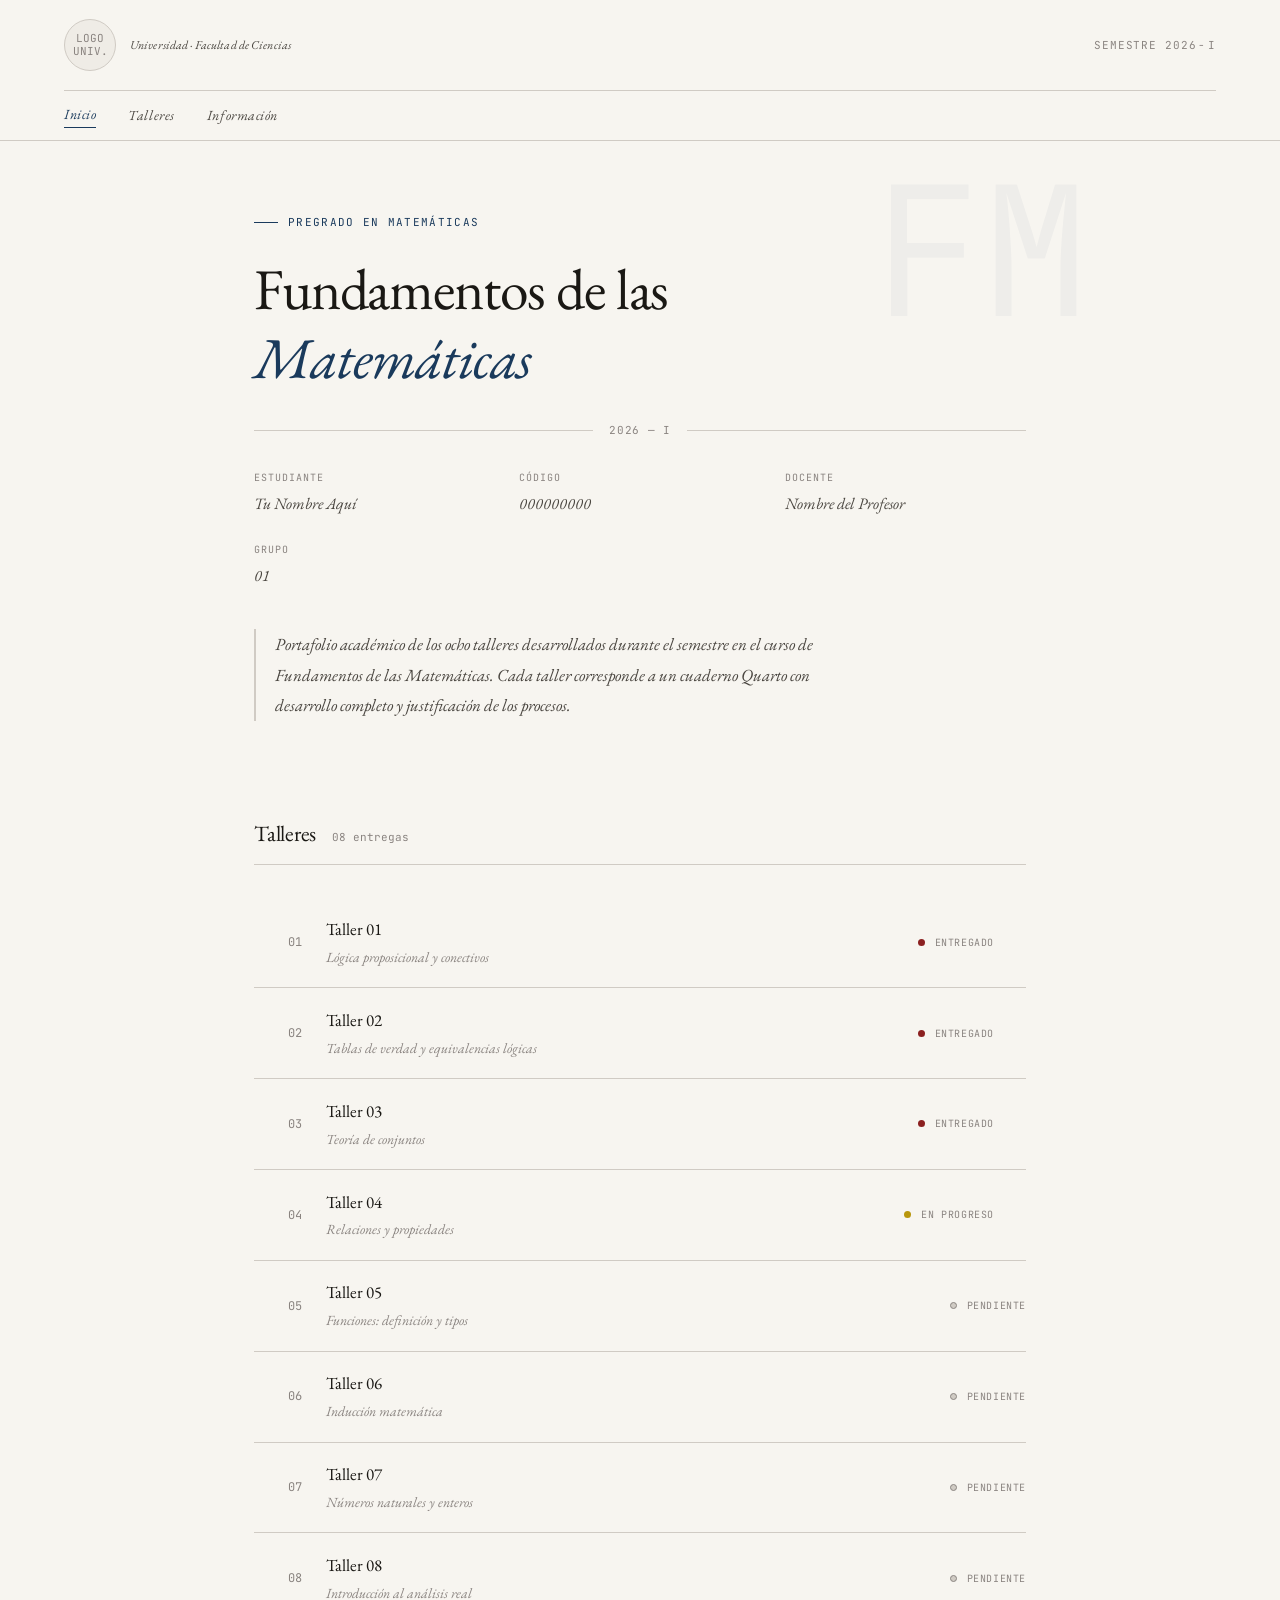
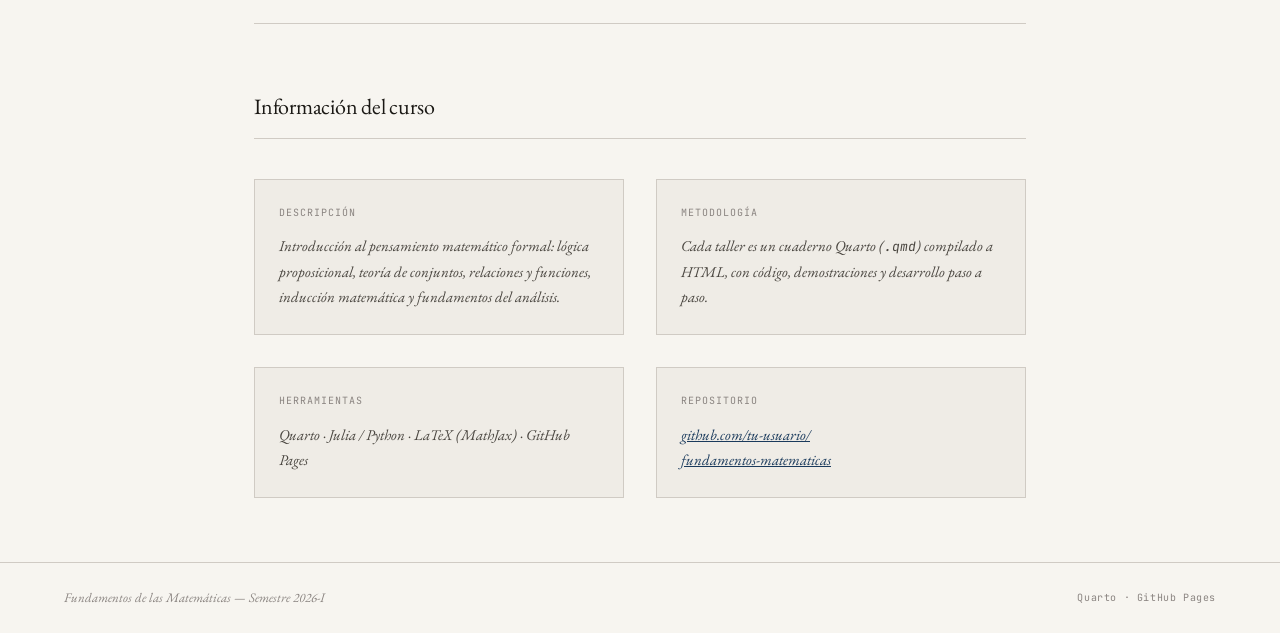
==== index.html @ 72197cb1 "Add files via upload" ====
<!DOCTYPE html>
<html lang="es">
<head>
  <meta charset="UTF-8"/>
  <meta name="viewport" content="width=device-width, initial-scale=1.0"/>
  <title>Fundamentos de las Matemáticas — 2026-I</title>
  <link rel="preconnect" href="https://fonts.googleapis.com"/>
  <link rel="preconnect" href="https://fonts.gstatic.com" crossorigin/>
  <link href="https://fonts.googleapis.com/css2?family=EB+Garamond:ital,wght@0,400;0,500;0,600;1,400;1,500&family=JetBrains+Mono:wght@300;400&family=Libre+Baskerville:ital,wght@0,400;0,700;1,400&display=swap" rel="stylesheet"/>
  <style>
    :root {
      --bg:        #f7f5f0;
      --bg2:       #efece6;
      --ink:       #1a1814;
      --ink-soft:  #4a4640;
      --ink-muted: #8a8480;
      --rule:      #d0cbc4;
      --accent:    #1a3a5c;
      --accent2:   #8b2020;
      --gold:      #b8960c;
      --serif:     'EB Garamond', 'Libre Baskerville', Georgia, serif;
      --mono:      'JetBrains Mono', 'Courier New', monospace;
    }

    *, *::before, *::after { margin: 0; padding: 0; box-sizing: border-box; }

    html { scroll-behavior: smooth; }

    body {
      font-family: var(--serif);
      background: var(--bg);
      color: var(--ink);
      font-size: 17px;
      line-height: 1.7;
      -webkit-font-smoothing: antialiased;
    }

    /* ─── HEADER ─── */
    header {
      border-bottom: 1px solid var(--rule);
      padding: 0 max(2rem, 5vw);
    }

    .header-top {
      display: flex;
      align-items: center;
      justify-content: space-between;
      padding: 1.2rem 0;
      border-bottom: 1px solid var(--rule);
    }

    .univ-brand {
      display: flex;
      align-items: center;
      gap: 14px;
    }

    /* University logo placeholder — replace src with actual logo */
    .univ-logo {
      width: 52px;
      height: 52px;
      border: 1.5px solid var(--rule);
      border-radius: 50%;
      display: flex;
      align-items: center;
      justify-content: center;
      flex-shrink: 0;
      overflow: hidden;
      background: var(--bg2);
    }

    .univ-logo img {
      width: 100%;
      height: 100%;
      object-fit: contain;
    }

    .univ-logo-placeholder {
      font-family: var(--mono);
      font-size: 11px;
      color: var(--ink-muted);
      text-align: center;
      line-height: 1.2;
      padding: 4px;
    }

    .univ-name {
      font-size: 12px;
      color: var(--ink-soft);
      font-style: italic;
      letter-spacing: 0.01em;
    }

    .header-semester {
      font-family: var(--mono);
      font-size: 11px;
      color: var(--ink-muted);
      letter-spacing: 0.08em;
      text-transform: uppercase;
    }

    nav {
      display: flex;
      align-items: center;
      gap: 2rem;
      padding: 0.75rem 0;
      font-size: 14px;
    }

    nav a {
      color: var(--ink-soft);
      text-decoration: none;
      letter-spacing: 0.04em;
      transition: color 0.15s;
      font-style: italic;
    }

    nav a:hover, nav a.active { color: var(--accent); }

    nav a.active {
      border-bottom: 1px solid var(--accent);
    }

    /* ─── HERO ─── */
    .hero {
      padding: max(4rem, 8vh) max(2rem, 5vw) max(3rem, 6vh);
      max-width: 900px;
      margin: 0 auto;
      position: relative;
    }

    .hero::before {
      content: 'FM';
      font-family: var(--mono);
      font-size: 180px;
      color: rgba(26,58,92,0.04);
      position: absolute;
      top: 20px;
      right: 0;
      line-height: 1;
      pointer-events: none;
      user-select: none;
    }

    .course-label {
      font-family: var(--mono);
      font-size: 11px;
      letter-spacing: 0.12em;
      text-transform: uppercase;
      color: var(--accent);
      margin-bottom: 1.4rem;
      display: flex;
      align-items: center;
      gap: 10px;
    }

    .course-label::before {
      content: '';
      display: inline-block;
      width: 24px;
      height: 1px;
      background: var(--accent);
    }

    h1.title {
      font-size: clamp(2.4rem, 5vw, 3.6rem);
      font-weight: 400;
      line-height: 1.2;
      color: var(--ink);
      letter-spacing: -0.02em;
      margin-bottom: 0.4rem;
    }

    h1.title em {
      font-style: italic;
      color: var(--accent);
    }

    .subtitle-rule {
      display: flex;
      align-items: center;
      gap: 1rem;
      margin: 1.8rem 0;
    }

    .subtitle-rule hr {
      flex: 1;
      border: none;
      border-top: 1px solid var(--rule);
    }

    .subtitle-rule span {
      font-family: var(--mono);
      font-size: 11px;
      color: var(--ink-muted);
      letter-spacing: 0.06em;
    }

    .hero-meta {
      display: grid;
      grid-template-columns: repeat(auto-fit, minmax(180px, 1fr));
      gap: 1.5rem;
      margin-bottom: 2.5rem;
    }

    .meta-item {}

    .meta-label {
      font-family: var(--mono);
      font-size: 10px;
      letter-spacing: 0.1em;
      text-transform: uppercase;
      color: var(--ink-muted);
      margin-bottom: 4px;
    }

    .meta-value {
      font-size: 16px;
      color: var(--ink-soft);
      font-style: italic;
    }

    .hero-desc {
      font-size: 17px;
      color: var(--ink-soft);
      max-width: 600px;
      line-height: 1.8;
      font-style: italic;
      border-left: 2px solid var(--rule);
      padding-left: 1.2rem;
      margin-bottom: 2.5rem;
    }

    /* ─── TALLERES GRID ─── */
    .section {
      padding: 0 max(2rem, 5vw) max(4rem, 6vh);
      max-width: 900px;
      margin: 0 auto;
    }

    .section-header {
      display: flex;
      align-items: baseline;
      gap: 1rem;
      margin-bottom: 2rem;
      padding-bottom: 0.75rem;
      border-bottom: 1px solid var(--rule);
    }

    .section-header h2 {
      font-size: 22px;
      font-weight: 400;
      letter-spacing: -0.01em;
    }

    .section-header .count {
      font-family: var(--mono);
      font-size: 11px;
      color: var(--ink-muted);
    }

    .talleres-list {
      display: flex;
      flex-direction: column;
      gap: 0;
    }

    .taller-row {
      display: grid;
      grid-template-columns: 48px 1fr auto;
      align-items: center;
      gap: 1.5rem;
      padding: 1.1rem 0;
      border-bottom: 1px solid var(--rule);
      text-decoration: none;
      color: inherit;
      transition: background 0.15s;
      position: relative;
      cursor: pointer;
    }

    .taller-row:hover { background: rgba(26,58,92,0.03); }
    .taller-row:hover .taller-arrow { opacity: 1; transform: translateX(0); }

    .taller-num {
      font-family: var(--mono);
      font-size: 12px;
      color: var(--ink-muted);
      text-align: right;
    }

    .taller-info {}

    .taller-name {
      font-size: 17px;
      font-weight: 400;
      color: var(--ink);
      margin-bottom: 2px;
    }

    .taller-topic {
      font-size: 14px;
      color: var(--ink-muted);
      font-style: italic;
    }

    .taller-status {
      display: flex;
      align-items: center;
      gap: 10px;
    }

    .status-dot {
      width: 7px;
      height: 7px;
      border-radius: 50%;
      flex-shrink: 0;
    }

    .status-dot.done    { background: var(--accent2); }
    .status-dot.pending { background: var(--rule); border: 1.5px solid var(--ink-muted); }
    .status-dot.wip     { background: var(--gold); }

    .status-label {
      font-family: var(--mono);
      font-size: 10px;
      letter-spacing: 0.06em;
      text-transform: uppercase;
      color: var(--ink-muted);
      white-space: nowrap;
    }

    .taller-arrow {
      font-size: 14px;
      color: var(--accent);
      opacity: 0;
      transform: translateX(-4px);
      transition: opacity 0.15s, transform 0.15s;
      margin-left: 8px;
    }

    /* ─── INFO SECTION ─── */
    .info-grid {
      display: grid;
      grid-template-columns: 1fr 1fr;
      gap: 2rem;
      margin-top: 2.5rem;
    }

    @media (max-width: 600px) {
      .info-grid { grid-template-columns: 1fr; }
    }

    .info-card {
      background: var(--bg2);
      border: 1px solid var(--rule);
      padding: 1.5rem;
    }

    .info-card-title {
      font-family: var(--mono);
      font-size: 10px;
      letter-spacing: 0.1em;
      text-transform: uppercase;
      color: var(--ink-muted);
      margin-bottom: 0.8rem;
    }

    .info-card-body {
      font-size: 15px;
      color: var(--ink-soft);
      font-style: italic;
      line-height: 1.7;
    }

    /* ─── FOOTER ─── */
    footer {
      border-top: 1px solid var(--rule);
      padding: 1.5rem max(2rem, 5vw);
      display: flex;
      align-items: center;
      justify-content: space-between;
      gap: 1rem;
      flex-wrap: wrap;
    }

    footer p {
      font-size: 13px;
      color: var(--ink-muted);
      font-style: italic;
    }

    footer .built-with {
      font-family: var(--mono);
      font-size: 10px;
      color: var(--ink-muted);
      letter-spacing: 0.06em;
    }

    /* ─── ANIMATIONS ─── */
    @keyframes fadeUp {
      from { opacity: 0; transform: translateY(16px); }
      to   { opacity: 1; transform: translateY(0); }
    }

    .hero, .section { animation: fadeUp 0.6s ease-out both; }
    .section { animation-delay: 0.15s; }

    @media (max-width: 640px) {
      .hero::before { display: none; }
      .taller-row { grid-template-columns: 36px 1fr auto; gap: 0.8rem; }
    }
  </style>
</head>
<body>

<header>
  <div class="header-top">
    <div class="univ-brand">
      <div class="univ-logo">
        <!--
          Reemplaza esto con:
          <img src="assets/logo-universidad.png" alt="Logo universidad"/>
        -->
        <div class="univ-logo-placeholder">LOGO<br/>UNIV.</div>
      </div>
      <span class="univ-name">Universidad · Facultad de Ciencias</span>
    </div>
    <span class="header-semester">Semestre 2026&#8202;-&#8202;I</span>
  </div>
  <nav>
    <a href="index.html" class="active">Inicio</a>
    <a href="#talleres">Talleres</a>
    <a href="#info">Información</a>
  </nav>
</header>

<main>
  <section class="hero">
    <div class="course-label">Pregrado en Matemáticas</div>
    <h1 class="title">Fundamentos de las<br/><em>Matemáticas</em></h1>

    <div class="subtitle-rule">
      <hr/>
      <span>2026 — I</span>
      <hr/>
    </div>

    <div class="hero-meta">
      <div class="meta-item">
        <div class="meta-label">Estudiante</div>
        <div class="meta-value">Tu Nombre Aquí</div>
      </div>
      <div class="meta-item">
        <div class="meta-label">Código</div>
        <div class="meta-value">000000000</div>
      </div>
      <div class="meta-item">
        <div class="meta-label">Docente</div>
        <div class="meta-value">Nombre del Profesor</div>
      </div>
      <div class="meta-item">
        <div class="meta-label">Grupo</div>
        <div class="meta-value">01</div>
      </div>
    </div>

    <p class="hero-desc">
      Portafolio académico de los ocho talleres desarrollados durante el semestre
      en el curso de Fundamentos de las Matemáticas. Cada taller corresponde
      a un cuaderno Quarto con desarrollo completo y justificación de los procesos.
    </p>
  </section>

  <!-- TALLERES -->
  <section class="section" id="talleres">
    <div class="section-header">
      <h2>Talleres</h2>
      <span class="count">08 entregas</span>
    </div>

    <div class="talleres-list" id="tallerList">
      <!-- generado por JS -->
    </div>
  </section>

  <!-- INFO -->
  <section class="section" id="info">
    <div class="section-header">
      <h2>Información del curso</h2>
    </div>
    <div class="info-grid">
      <div class="info-card">
        <div class="info-card-title">Descripción</div>
        <div class="info-card-body">
          Introducción al pensamiento matemático formal: lógica proposicional,
          teoría de conjuntos, relaciones y funciones, inducción matemática
          y fundamentos del análisis.
        </div>
      </div>
      <div class="info-card">
        <div class="info-card-title">Metodología</div>
        <div class="info-card-body">
          Cada taller es un cuaderno Quarto (<code style="font-family:var(--mono);font-size:13px;">.qmd</code>)
          compilado a HTML, con código, demostraciones y desarrollo paso a paso.
        </div>
      </div>
      <div class="info-card">
        <div class="info-card-title">Herramientas</div>
        <div class="info-card-body">
          Quarto · Julia / Python · LaTeX (MathJax) · GitHub Pages
        </div>
      </div>
      <div class="info-card">
        <div class="info-card-title">Repositorio</div>
        <div class="info-card-body">
          <a href="https://github.com/tu-usuario/fundamentos-matematicas"
             style="color:var(--accent);">
            github.com/tu-usuario/<br/>fundamentos-matematicas
          </a>
        </div>
      </div>
    </div>
  </section>
</main>

<footer>
  <p>Fundamentos de las Matemáticas &mdash; Semestre 2026-I</p>
  <span class="built-with">Quarto · GitHub Pages</span>
</footer>

<script>
/* ─── CONFIGURA AQUÍ ─────────────────────────── */
const talleres = [
  { num: 1, nombre: "Taller 01", tema: "Lógica proposicional y conectivos",        archivo: "talleres/taller-01.html", status: "done"    },
  { num: 2, nombre: "Taller 02", tema: "Tablas de verdad y equivalencias lógicas", archivo: "talleres/taller-02.html", status: "done"    },
  { num: 3, nombre: "Taller 03", tema: "Teoría de conjuntos",                      archivo: "talleres/taller-03.html", status: "done"    },
  { num: 4, nombre: "Taller 04", tema: "Relaciones y propiedades",                 archivo: "talleres/taller-04.html", status: "wip"     },
  { num: 5, nombre: "Taller 05", tema: "Funciones: definición y tipos",            archivo: "talleres/taller-05.html", status: "pending" },
  { num: 6, nombre: "Taller 06", tema: "Inducción matemática",                     archivo: "talleres/taller-06.html", status: "pending" },
  { num: 7, nombre: "Taller 07", tema: "Números naturales y enteros",              archivo: "talleres/taller-07.html", status: "pending" },
  { num: 8, nombre: "Taller 08", tema: "Introducción al análisis real",            archivo: "talleres/taller-08.html", status: "pending" },
];

const statusLabel = { done: "Entregado", wip: "En progreso", pending: "Pendiente" };
/* ──────────────────────────────────────────── */

const list = document.getElementById("tallerList");

talleres.forEach(t => {
  const isLink = t.status !== "pending";
  const el = document.createElement(isLink ? "a" : "div");
  if (isLink) { el.href = t.archivo; }
  el.className = "taller-row";
  el.innerHTML = `
    <span class="taller-num">${String(t.num).padStart(2,"0")}</span>
    <div class="taller-info">
      <div class="taller-name">${t.nombre}</div>
      <div class="taller-topic">${t.tema}</div>
    </div>
    <div class="taller-status">
      <span class="status-dot ${t.status}"></span>
      <span class="status-label">${statusLabel[t.status]}</span>
      ${isLink ? '<span class="taller-arrow">→</span>' : ''}
    </div>
  `;
  list.appendChild(el);
});
</script>
</body>
</html>
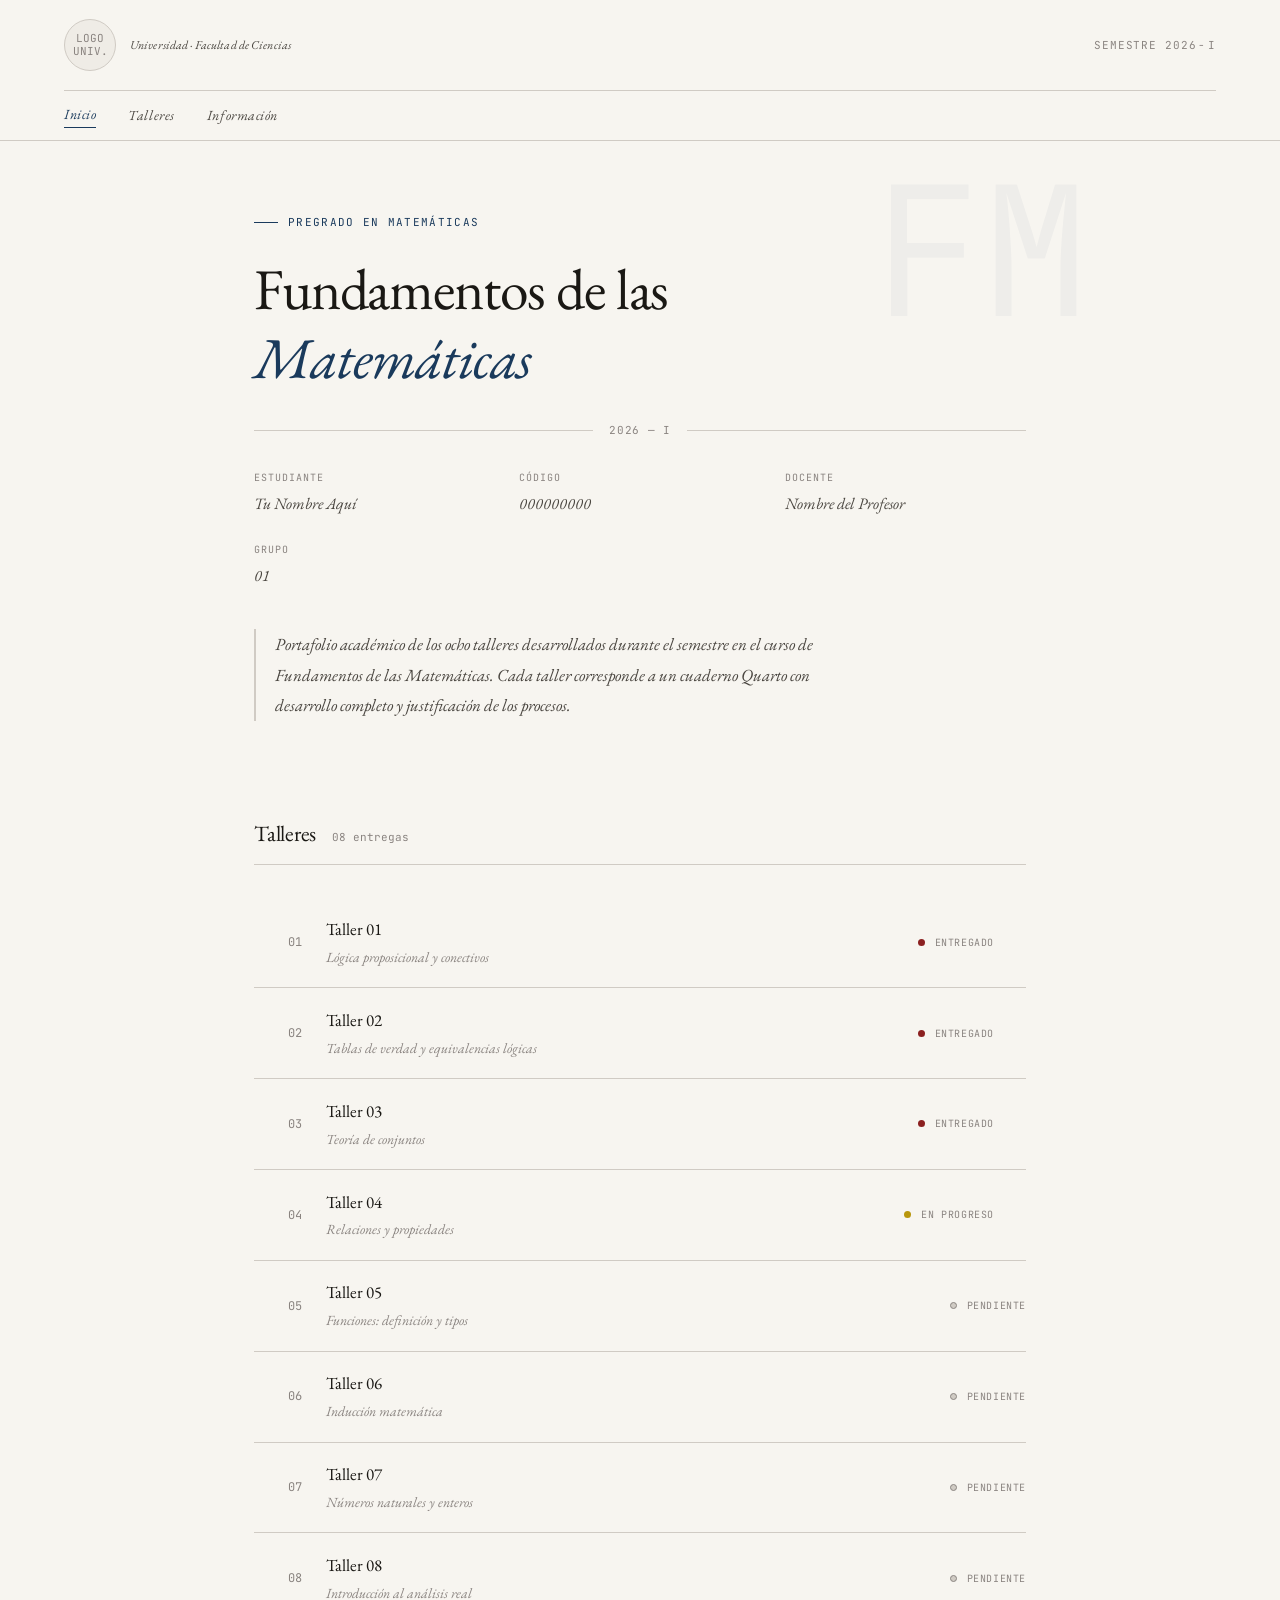
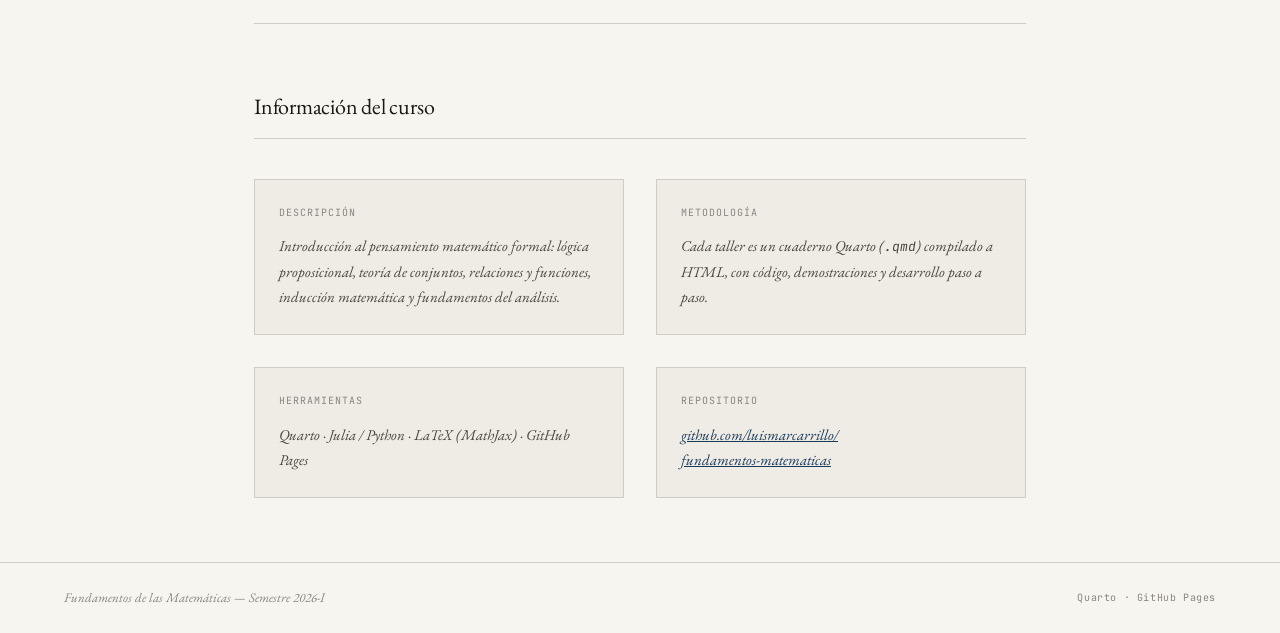
==== commit a85c883b: "Update GitHub repository link in index.html" ====
--- a/index.html
+++ b/index.html
@@ -514,9 +514,9 @@
       <div class="info-card">
         <div class="info-card-title">Repositorio</div>
         <div class="info-card-body">
-          <a href="https://github.com/tu-usuario/fundamentos-matematicas"
+          <a href="https://github.com/luismarcarrillo/fundamentos-matematicas"
              style="color:var(--accent);">
-            github.com/tu-usuario/<br/>fundamentos-matematicas
+            github.com/luismarcarrillo/<br/>fundamentos-matematicas
           </a>
         </div>
       </div>
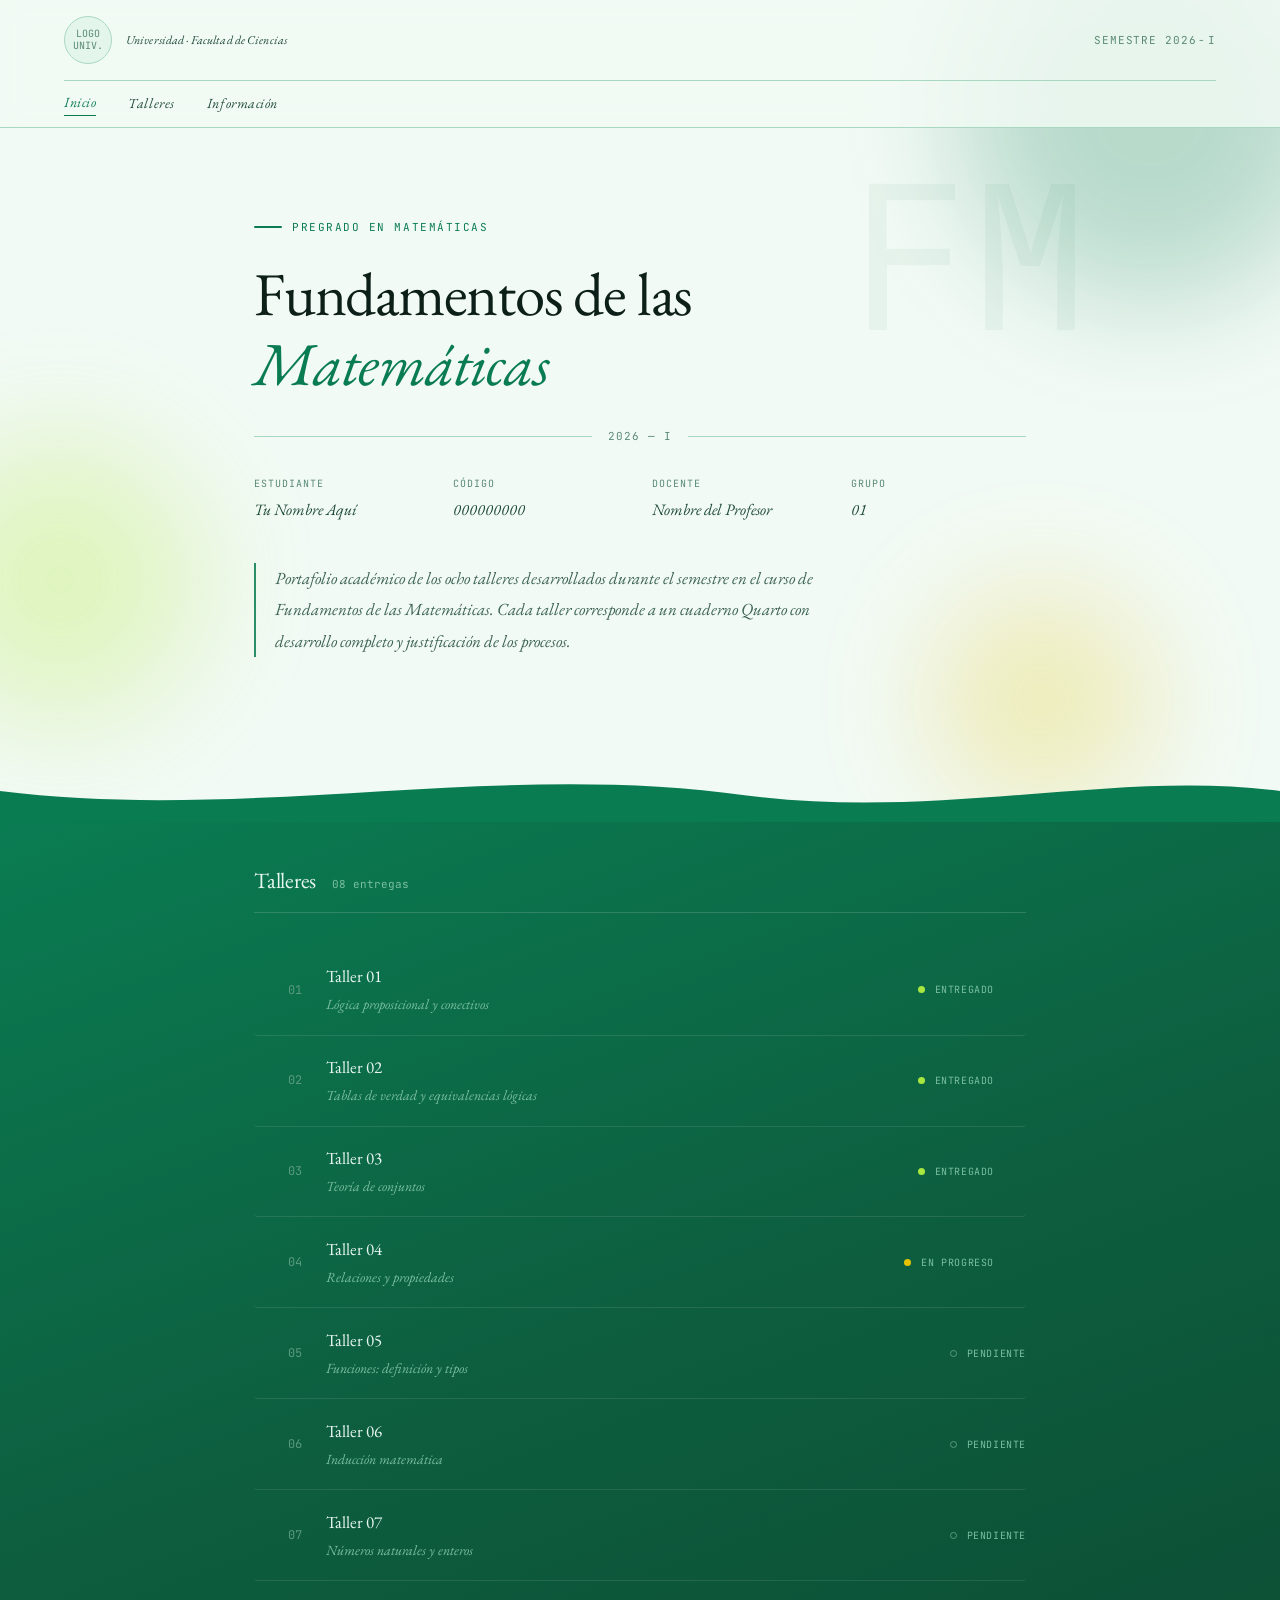
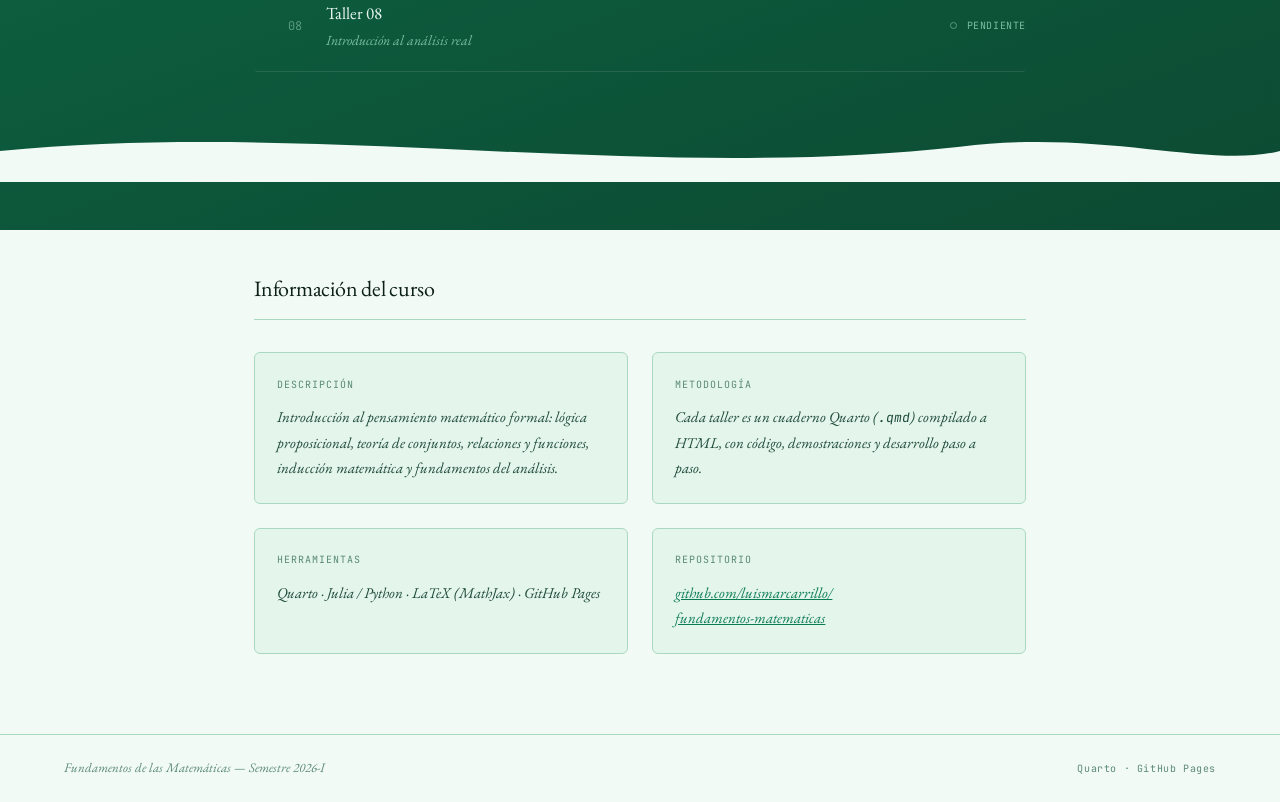
==== commit 60fe567f: "Add files via upload" ====
--- a/index.html
+++ b/index.html
@@ -9,21 +9,20 @@
   <link href="https://fonts.googleapis.com/css2?family=EB+Garamond:ital,wght@0,400;0,500;0,600;1,400;1,500&family=JetBrains+Mono:wght@300;400&family=Libre+Baskerville:ital,wght@0,400;0,700;1,400&display=swap" rel="stylesheet"/>
   <style>
     :root {
-      --bg:        #f7f5f0;
-      --bg2:       #efece6;
-      --ink:       #1a1814;
-      --ink-soft:  #4a4640;
-      --ink-muted: #8a8480;
-      --rule:      #d0cbc4;
-      --accent:    #1a3a5c;
-      --accent2:   #8b2020;
-      --gold:      #b8960c;
+      --bg:        #f2faf5;
+      --bg2:       #e4f5ec;
+      --ink:       #0c1f18;
+      --ink-soft:  #1e4a38;
+      --ink-muted: #5a8a74;
+      --rule:      #a8d8bf;
+      --accent:    #0a7c52;
+      --accent2:   #c8b800;
+      --gold:      #e6c200;
       --serif:     'EB Garamond', 'Libre Baskerville', Georgia, serif;
       --mono:      'JetBrains Mono', 'Courier New', monospace;
     }
 
     *, *::before, *::after { margin: 0; padding: 0; box-sizing: border-box; }
-
     html { scroll-behavior: smooth; }
 
     body {
@@ -33,19 +32,49 @@
       font-size: 17px;
       line-height: 1.7;
       -webkit-font-smoothing: antialiased;
+      position: relative;
+      overflow-x: hidden;
+    }
+
+    /* ─── FONDO CON BLOB / OLA ESTILO IMAGEN ─── */
+    body::after {
+      content: '';
+      position: fixed;
+      inset: 0;
+      z-index: -2;
+      background: var(--bg);
+    }
+
+    .bg-blobs {
+      position: fixed;
+      inset: 0;
+      z-index: -1;
+      pointer-events: none;
+      overflow: hidden;
+    }
+
+    .bg-blobs svg {
+      width: 100%;
+      height: 100%;
     }
 
     /* ─── HEADER ─── */
     header {
       border-bottom: 1px solid var(--rule);
       padding: 0 max(2rem, 5vw);
+      background: rgba(242,250,245,0.82);
+      backdrop-filter: blur(12px);
+      -webkit-backdrop-filter: blur(12px);
+      position: sticky;
+      top: 0;
+      z-index: 10;
     }
 
     .header-top {
       display: flex;
       align-items: center;
       justify-content: space-between;
-      padding: 1.2rem 0;
+      padding: 1rem 0;
       border-bottom: 1px solid var(--rule);
     }
 
@@ -55,10 +84,9 @@
       gap: 14px;
     }
 
-    /* University logo placeholder — replace src with actual logo */
     .univ-logo {
-      width: 52px;
-      height: 52px;
+      width: 48px;
+      height: 48px;
       border: 1.5px solid var(--rule);
       border-radius: 50%;
       display: flex;
@@ -69,15 +97,11 @@
       background: var(--bg2);
     }
 
-    .univ-logo img {
-      width: 100%;
-      height: 100%;
-      object-fit: contain;
-    }
+    .univ-logo img { width: 100%; height: 100%; object-fit: contain; }
 
     .univ-logo-placeholder {
       font-family: var(--mono);
-      font-size: 11px;
+      font-size: 10px;
       color: var(--ink-muted);
       text-align: center;
       line-height: 1.2;
@@ -103,7 +127,7 @@
       display: flex;
       align-items: center;
       gap: 2rem;
-      padding: 0.75rem 0;
+      padding: 0.65rem 0;
       font-size: 14px;
     }
 
@@ -116,14 +140,11 @@
     }
 
     nav a:hover, nav a.active { color: var(--accent); }
-
-    nav a.active {
-      border-bottom: 1px solid var(--accent);
-    }
+    nav a.active { border-bottom: 1px solid var(--accent); }
 
     /* ─── HERO ─── */
     .hero {
-      padding: max(4rem, 8vh) max(2rem, 5vw) max(3rem, 6vh);
+      padding: max(5rem, 10vh) max(2rem, 5vw) max(4rem, 7vh);
       max-width: 900px;
       margin: 0 auto;
       position: relative;
@@ -132,10 +153,10 @@
     .hero::before {
       content: 'FM';
       font-family: var(--mono);
-      font-size: 180px;
-      color: rgba(26,58,92,0.04);
+      font-size: 200px;
+      color: rgba(10,124,82,0.05);
       position: absolute;
-      top: 20px;
+      top: 30px;
       right: 0;
       line-height: 1;
       pointer-events: none;
@@ -145,7 +166,7 @@
     .course-label {
       font-family: var(--mono);
       font-size: 11px;
-      letter-spacing: 0.12em;
+      letter-spacing: 0.14em;
       text-transform: uppercase;
       color: var(--accent);
       margin-bottom: 1.4rem;
@@ -157,15 +178,16 @@
     .course-label::before {
       content: '';
       display: inline-block;
-      width: 24px;
-      height: 1px;
+      width: 28px;
+      height: 1.5px;
       background: var(--accent);
+      border-radius: 2px;
     }
 
     h1.title {
-      font-size: clamp(2.4rem, 5vw, 3.6rem);
+      font-size: clamp(2.6rem, 5vw, 3.8rem);
       font-weight: 400;
-      line-height: 1.2;
+      line-height: 1.15;
       color: var(--ink);
       letter-spacing: -0.02em;
       margin-bottom: 0.4rem;
@@ -193,17 +215,15 @@
       font-family: var(--mono);
       font-size: 11px;
       color: var(--ink-muted);
-      letter-spacing: 0.06em;
+      letter-spacing: 0.08em;
     }
 
     .hero-meta {
       display: grid;
-      grid-template-columns: repeat(auto-fit, minmax(180px, 1fr));
+      grid-template-columns: repeat(auto-fit, minmax(170px, 1fr));
       gap: 1.5rem;
       margin-bottom: 2.5rem;
     }
-
-    .meta-item {}
 
     .meta-label {
       font-family: var(--mono);
@@ -224,16 +244,56 @@
       font-size: 17px;
       color: var(--ink-soft);
       max-width: 600px;
-      line-height: 1.8;
+      line-height: 1.85;
       font-style: italic;
-      border-left: 2px solid var(--rule);
+      border-left: 2.5px solid var(--accent);
       padding-left: 1.2rem;
       margin-bottom: 2.5rem;
-    }
-
-    /* ─── TALLERES GRID ─── */
+      opacity: 0.85;
+    }
+
+    /* ─── WAVE DIVIDER ─── */
+    .wave-divider {
+      width: 100%;
+      line-height: 0;
+      margin-top: -1px;
+    }
+
+    .wave-divider svg { display: block; width: 100%; }
+
+    /* ─── SECCIÓN CON FONDO COLOREADO ─── */
+    .section-colored {
+      background: linear-gradient(160deg, #0a7c52 0%, #0d5e3f 50%, #0c4a32 100%);
+      position: relative;
+      padding-bottom: 3rem;
+    }
+
+    .section-colored .section {
+      --ink: #e8f7f0;
+      --ink-soft: #c4eada;
+      --ink-muted: #7abfa0;
+      --rule: rgba(255,255,255,0.15);
+      --accent: #a8e6c8;
+      --bg2: rgba(255,255,255,0.06);
+    }
+
+    .section-colored .section-header h2 { color: #e8f7f0; }
+    .section-colored .section-header .count { color: #7abfa0; }
+    .section-colored .taller-name { color: #e8f7f0; }
+    .section-colored .taller-topic { color: #7abfa0; }
+    .section-colored .taller-num { color: #5a9a7e; }
+    .section-colored .status-label { color: #7abfa0; }
+    .section-colored .taller-row { border-bottom-color: rgba(255,255,255,0.1); }
+    .section-colored .taller-row:hover { background: rgba(255,255,255,0.05); }
+    .section-colored .taller-arrow { color: #a8e6c8; }
+    .section-colored .status-dot.done { background: #a8e640; }
+    .section-colored .status-dot.pending { background: transparent; border: 1.5px solid #5a9a7e; }
+    .section-colored .status-dot.wip { background: #e6c200; }
+    .section-colored .section-header { border-bottom-color: rgba(255,255,255,0.15); }
+
+    /* ─── TALLERES ─── */
     .section {
-      padding: 0 max(2rem, 5vw) max(4rem, 6vh);
+      padding: 0 max(2rem, 5vw) max(3rem, 5vh);
       max-width: 900px;
       margin: 0 auto;
     }
@@ -243,7 +303,7 @@
       align-items: baseline;
       gap: 1rem;
       margin-bottom: 2rem;
-      padding-bottom: 0.75rem;
+      padding: 2.5rem 0 0.75rem;
       border-bottom: 1px solid var(--rule);
     }
 
@@ -259,11 +319,7 @@
       color: var(--ink-muted);
     }
 
-    .talleres-list {
-      display: flex;
-      flex-direction: column;
-      gap: 0;
-    }
+    .talleres-list { display: flex; flex-direction: column; }
 
     .taller-row {
       display: grid;
@@ -274,12 +330,13 @@
       border-bottom: 1px solid var(--rule);
       text-decoration: none;
       color: inherit;
-      transition: background 0.15s;
+      transition: background 0.15s, padding-left 0.15s;
       position: relative;
       cursor: pointer;
-    }
-
-    .taller-row:hover { background: rgba(26,58,92,0.03); }
+      border-radius: 4px;
+    }
+
+    .taller-row:hover { background: rgba(10,124,82,0.06); padding-left: 8px; }
     .taller-row:hover .taller-arrow { opacity: 1; transform: translateX(0); }
 
     .taller-num {
@@ -289,36 +346,14 @@
       text-align: right;
     }
 
-    .taller-info {}
-
-    .taller-name {
-      font-size: 17px;
-      font-weight: 400;
-      color: var(--ink);
-      margin-bottom: 2px;
-    }
-
-    .taller-topic {
-      font-size: 14px;
-      color: var(--ink-muted);
-      font-style: italic;
-    }
-
-    .taller-status {
-      display: flex;
-      align-items: center;
-      gap: 10px;
-    }
-
-    .status-dot {
-      width: 7px;
-      height: 7px;
-      border-radius: 50%;
-      flex-shrink: 0;
-    }
-
-    .status-dot.done    { background: var(--accent2); }
-    .status-dot.pending { background: var(--rule); border: 1.5px solid var(--ink-muted); }
+    .taller-name { font-size: 17px; font-weight: 400; color: var(--ink); margin-bottom: 2px; }
+    .taller-topic { font-size: 14px; color: var(--ink-muted); font-style: italic; }
+
+    .taller-status { display: flex; align-items: center; gap: 10px; }
+
+    .status-dot { width: 7px; height: 7px; border-radius: 50%; flex-shrink: 0; }
+    .status-dot.done    { background: #2ea84a; }
+    .status-dot.pending { background: transparent; border: 1.5px solid var(--ink-muted); }
     .status-dot.wip     { background: var(--gold); }
 
     .status-label {
@@ -334,28 +369,33 @@
       font-size: 14px;
       color: var(--accent);
       opacity: 0;
-      transform: translateX(-4px);
-      transition: opacity 0.15s, transform 0.15s;
+      transform: translateX(-6px);
+      transition: opacity 0.15s, transform 0.2s;
       margin-left: 8px;
     }
+
+    /* ─── WAVE 2 (cierre sección coloreada) ─── */
+    .wave-bottom svg { display: block; width: 100%; }
 
     /* ─── INFO SECTION ─── */
     .info-grid {
       display: grid;
       grid-template-columns: 1fr 1fr;
-      gap: 2rem;
-      margin-top: 2.5rem;
-    }
-
-    @media (max-width: 600px) {
-      .info-grid { grid-template-columns: 1fr; }
-    }
+      gap: 1.5rem;
+      margin-top: 2rem;
+    }
+
+    @media (max-width: 600px) { .info-grid { grid-template-columns: 1fr; } }
 
     .info-card {
       background: var(--bg2);
       border: 1px solid var(--rule);
-      padding: 1.5rem;
-    }
+      padding: 1.4rem;
+      border-radius: 6px;
+      transition: border-color 0.2s;
+    }
+
+    .info-card:hover { border-color: var(--accent); }
 
     .info-card-title {
       font-family: var(--mono);
@@ -363,7 +403,7 @@
       letter-spacing: 0.1em;
       text-transform: uppercase;
       color: var(--ink-muted);
-      margin-bottom: 0.8rem;
+      margin-bottom: 0.7rem;
     }
 
     .info-card-body {
@@ -376,50 +416,73 @@
     /* ─── FOOTER ─── */
     footer {
       border-top: 1px solid var(--rule);
-      padding: 1.5rem max(2rem, 5vw);
+      padding: 1.4rem max(2rem, 5vw);
       display: flex;
       align-items: center;
       justify-content: space-between;
       gap: 1rem;
       flex-wrap: wrap;
-    }
-
-    footer p {
-      font-size: 13px;
-      color: var(--ink-muted);
-      font-style: italic;
-    }
+      margin-top: 2rem;
+    }
+
+    footer p { font-size: 13px; color: var(--ink-muted); font-style: italic; }
 
     footer .built-with {
       font-family: var(--mono);
       font-size: 10px;
       color: var(--ink-muted);
       letter-spacing: 0.06em;
+    }
+
+    /* ─── FLOATING ORBS ─── */
+    .orb {
+      position: fixed;
+      border-radius: 50%;
+      filter: blur(60px);
+      opacity: 0.25;
+      pointer-events: none;
+      z-index: -1;
+      animation: drift 12s ease-in-out infinite alternate;
+    }
+
+    .orb-1 { width: 380px; height: 380px; background: #0a7c52; top: -80px; right: -60px; animation-delay: 0s; }
+    .orb-2 { width: 280px; height: 280px; background: #a8e620; bottom: 20%; left: -80px; animation-delay: -4s; }
+    .orb-3 { width: 220px; height: 220px; background: #e6c200; bottom: 10%; right: 10%; animation-delay: -8s; }
+
+    @keyframes drift {
+      from { transform: translate(0, 0) scale(1); }
+      to   { transform: translate(20px, 30px) scale(1.05); }
     }
 
     /* ─── ANIMATIONS ─── */
     @keyframes fadeUp {
-      from { opacity: 0; transform: translateY(16px); }
+      from { opacity: 0; transform: translateY(20px); }
       to   { opacity: 1; transform: translateY(0); }
     }
 
-    .hero, .section { animation: fadeUp 0.6s ease-out both; }
-    .section { animation-delay: 0.15s; }
+    .hero  { animation: fadeUp 0.7s ease-out both; }
+    .section { animation: fadeUp 0.7s ease-out both 0.15s; }
 
     @media (max-width: 640px) {
       .hero::before { display: none; }
+      .orb { display: none; }
       .taller-row { grid-template-columns: 36px 1fr auto; gap: 0.8rem; }
     }
   </style>
 </head>
 <body>
+
+<!-- Orbs flotantes -->
+<div class="orb orb-1"></div>
+<div class="orb orb-2"></div>
+<div class="orb orb-3"></div>
 
 <header>
   <div class="header-top">
     <div class="univ-brand">
       <div class="univ-logo">
         <!--
-          Reemplaza esto con:
+          Reemplaza con:
           <img src="assets/logo-universidad.png" alt="Logo universidad"/>
         -->
         <div class="univ-logo-placeholder">LOGO<br/>UNIV.</div>
@@ -436,6 +499,7 @@
 </header>
 
 <main>
+  <!-- HERO -->
   <section class="hero">
     <div class="course-label">Pregrado en Matemáticas</div>
     <h1 class="title">Fundamentos de las<br/><em>Matemáticas</em></h1>
@@ -472,17 +536,30 @@
     </p>
   </section>
 
-  <!-- TALLERES -->
-  <section class="section" id="talleres">
-    <div class="section-header">
-      <h2>Talleres</h2>
-      <span class="count">08 entregas</span>
-    </div>
-
-    <div class="talleres-list" id="tallerList">
-      <!-- generado por JS -->
-    </div>
-  </section>
+  <!-- OLA DE ENTRADA A SECCIÓN VERDE -->
+  <div class="wave-divider">
+    <svg viewBox="0 0 1440 70" xmlns="http://www.w3.org/2000/svg" preserveAspectRatio="none">
+      <path d="M0,35 C280,70 560,0 840,40 C1060,68 1260,10 1440,35 L1440,70 L0,70 Z" fill="#0a7c52"/>
+    </svg>
+  </div>
+
+  <!-- TALLERES sobre fondo verde -->
+  <div class="section-colored">
+    <section class="section" id="talleres">
+      <div class="section-header">
+        <h2>Talleres</h2>
+        <span class="count">08 entregas</span>
+      </div>
+      <div class="talleres-list" id="tallerList"></div>
+    </section>
+
+    <!-- OLA DE SALIDA -->
+    <div class="wave-bottom">
+      <svg viewBox="0 0 1440 70" xmlns="http://www.w3.org/2000/svg" preserveAspectRatio="none">
+        <path d="M0,35 C360,0 720,70 1080,30 C1240,10 1360,55 1440,35 L1440,70 L0,70 Z" fill="#f2faf5"/>
+      </svg>
+    </div>
+  </div>
 
   <!-- INFO -->
   <section class="section" id="info">
@@ -530,7 +607,6 @@
 </footer>
 
 <script>
-/* ─── CONFIGURA AQUÍ ─────────────────────────── */
 const talleres = [
   { num: 1, nombre: "Taller 01", tema: "Lógica proposicional y conectivos",        archivo: "talleres/taller-01.html", status: "done"    },
   { num: 2, nombre: "Taller 02", tema: "Tablas de verdad y equivalencias lógicas", archivo: "talleres/taller-02.html", status: "done"    },
@@ -543,10 +619,8 @@
 ];
 
 const statusLabel = { done: "Entregado", wip: "En progreso", pending: "Pendiente" };
-/* ──────────────────────────────────────────── */
 
 const list = document.getElementById("tallerList");
-
 talleres.forEach(t => {
   const isLink = t.status !== "pending";
   const el = document.createElement(isLink ? "a" : "div");
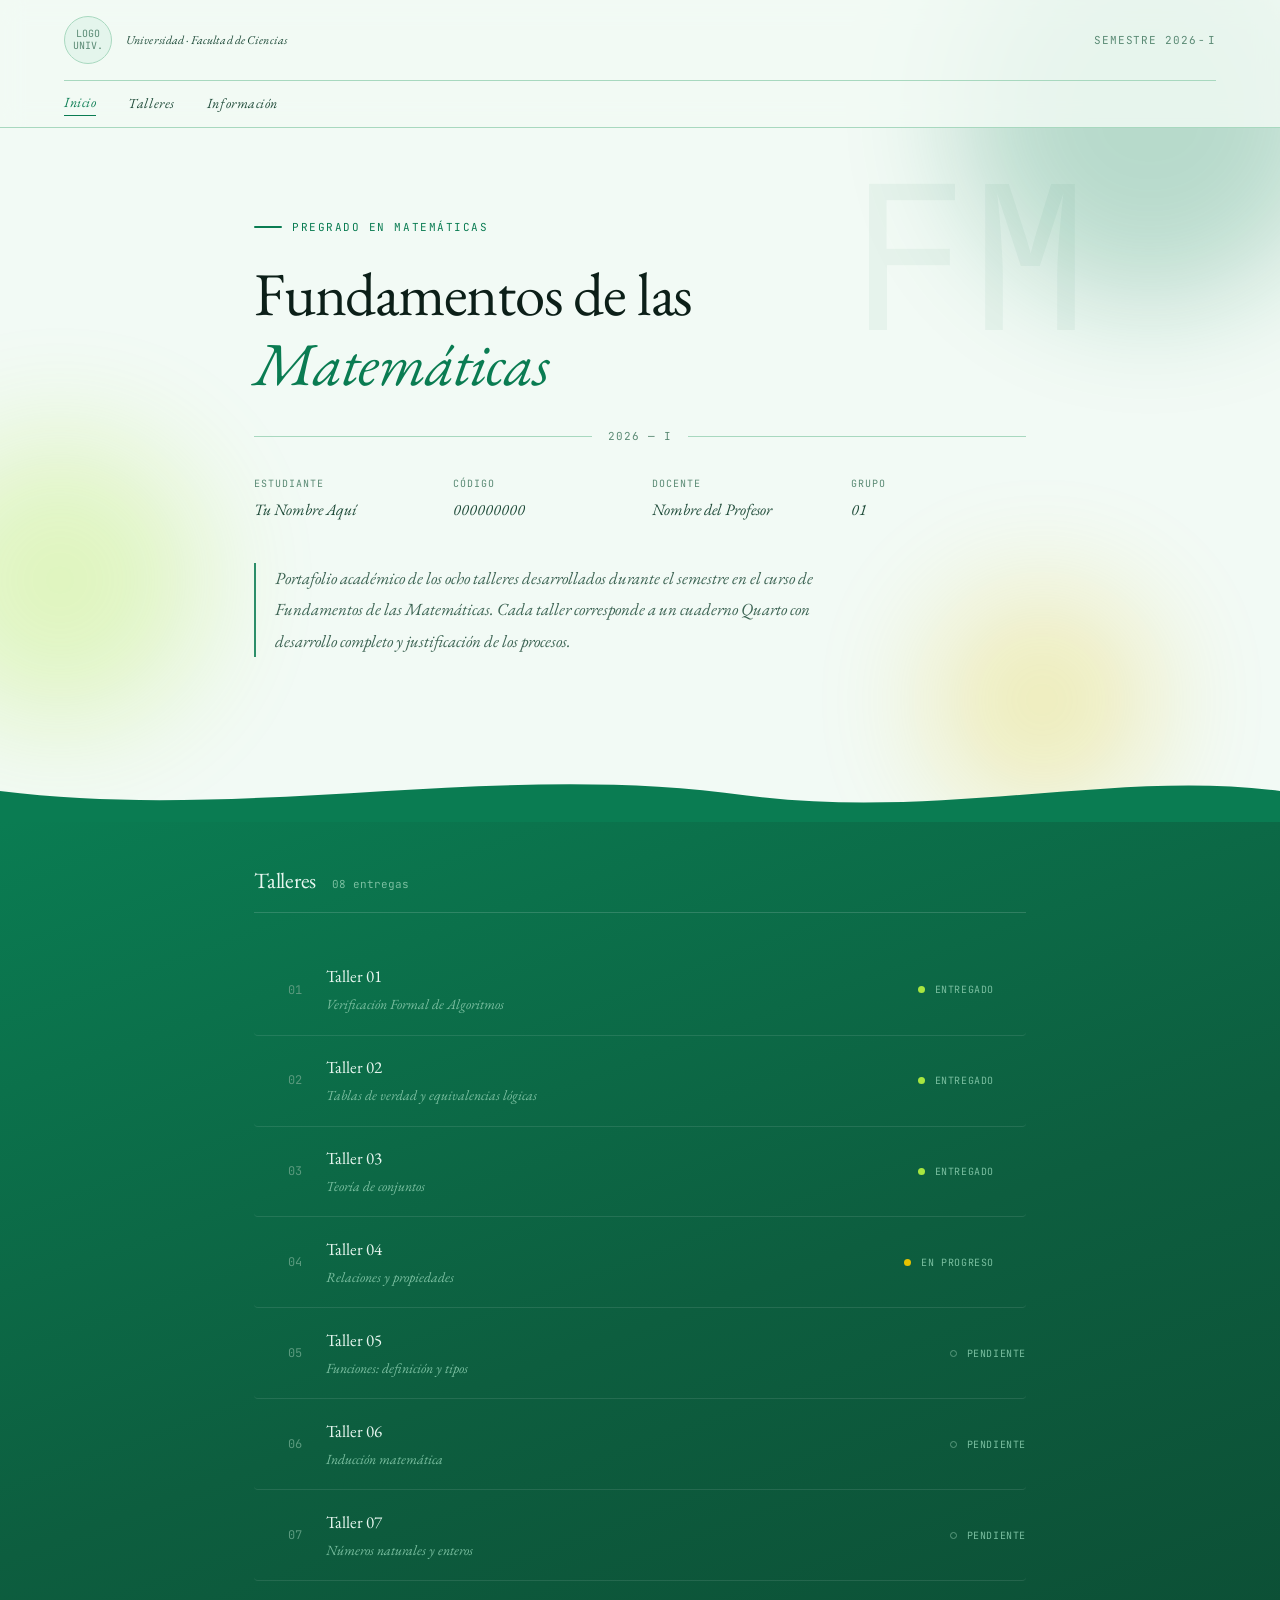
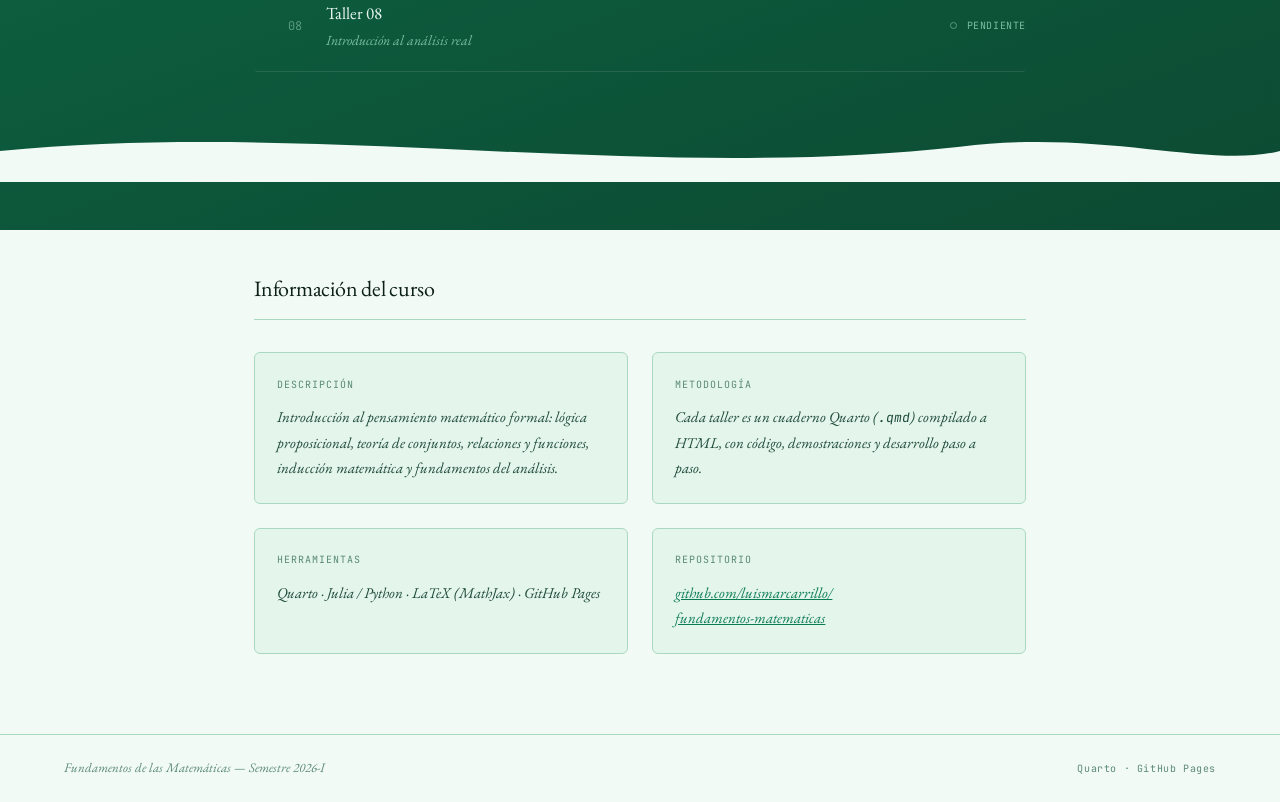
==== commit b215e516: "Update tema for Taller 01 in index.html" ====
--- a/index.html
+++ b/index.html
@@ -608,7 +608,10 @@
 
 <script>
 const talleres = [
-  { num: 1, nombre: "Taller 01", tema: "Lógica proposicional y conectivos",        archivo: "talleres/taller-01.html", status: "done"    },
+  { num: 1, nombre: "Taller 01",
+  tema: "Verificación Formal de Algoritmos",   // ← actualiza esto
+  archivo: "talleres/taller-01.html",
+  status: "done" },,
   { num: 2, nombre: "Taller 02", tema: "Tablas de verdad y equivalencias lógicas", archivo: "talleres/taller-02.html", status: "done"    },
   { num: 3, nombre: "Taller 03", tema: "Teoría de conjuntos",                      archivo: "talleres/taller-03.html", status: "done"    },
   { num: 4, nombre: "Taller 04", tema: "Relaciones y propiedades",                 archivo: "talleres/taller-04.html", status: "wip"     },
